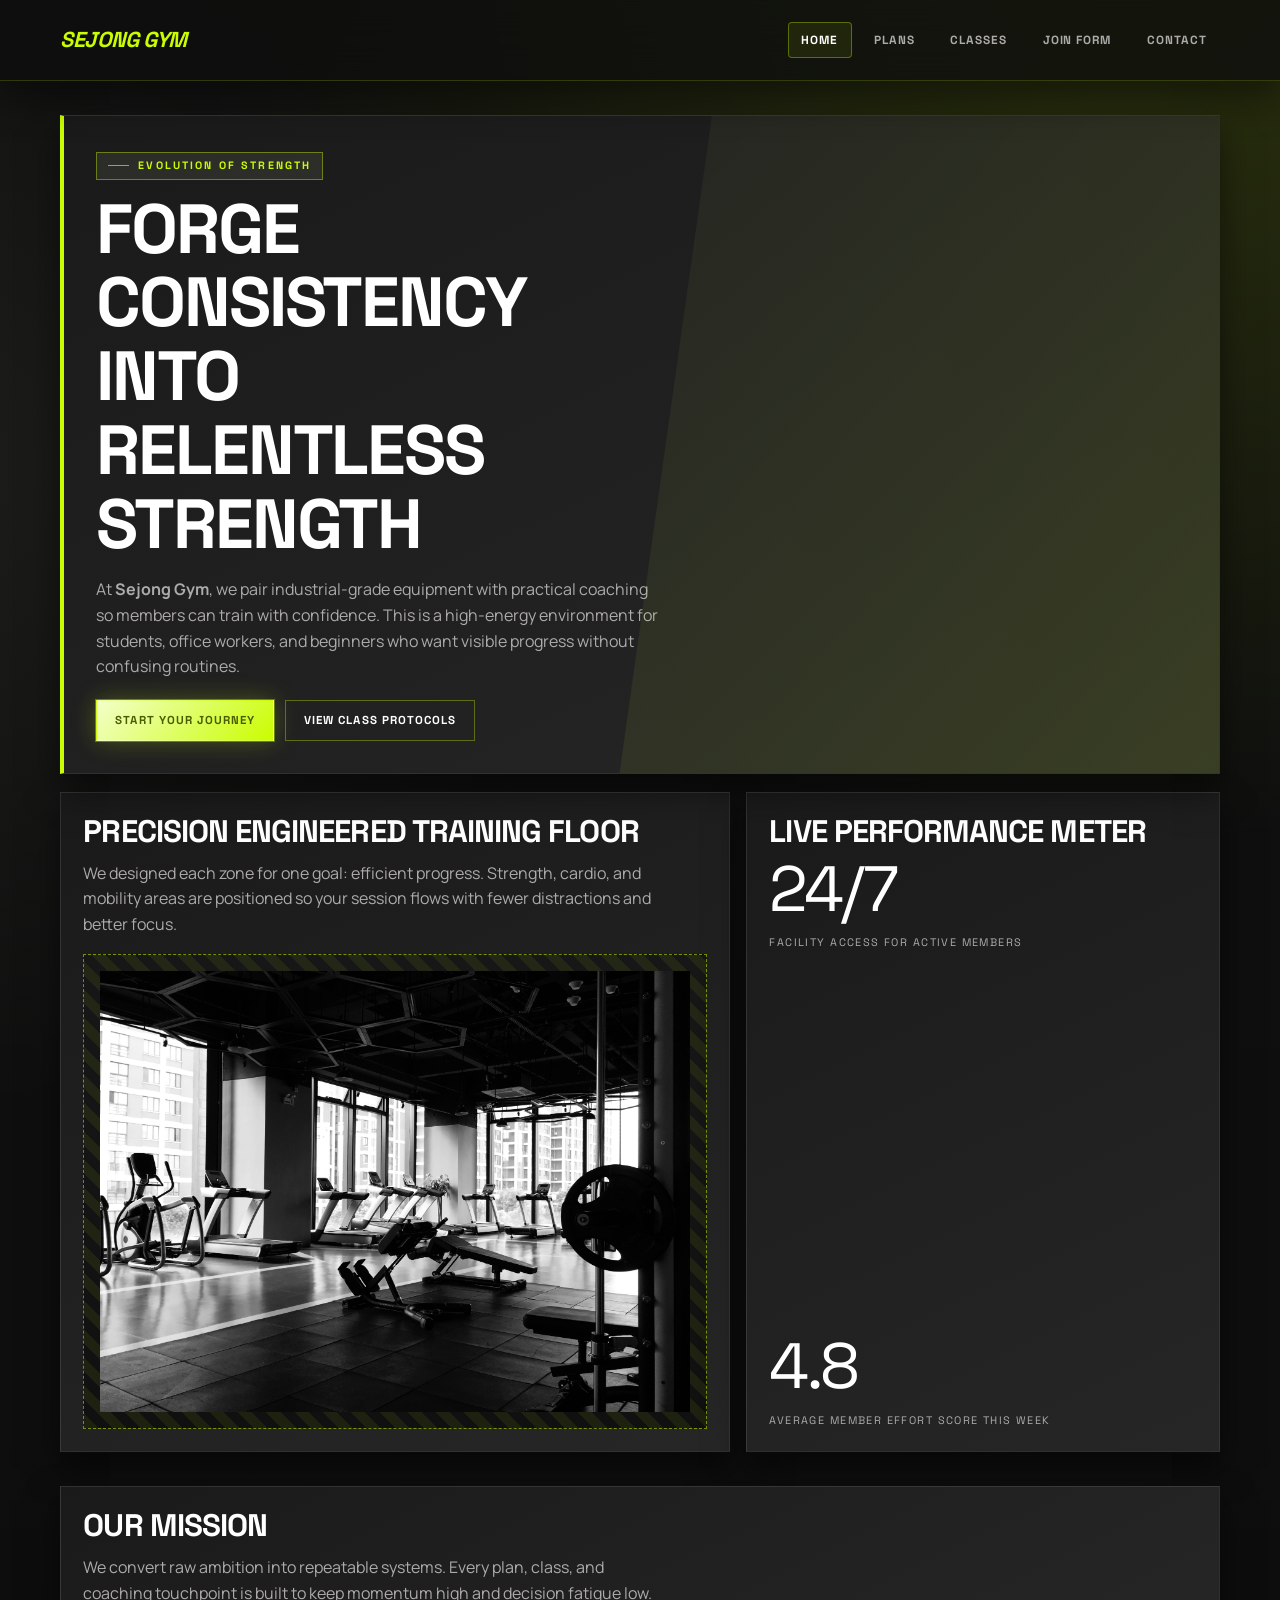
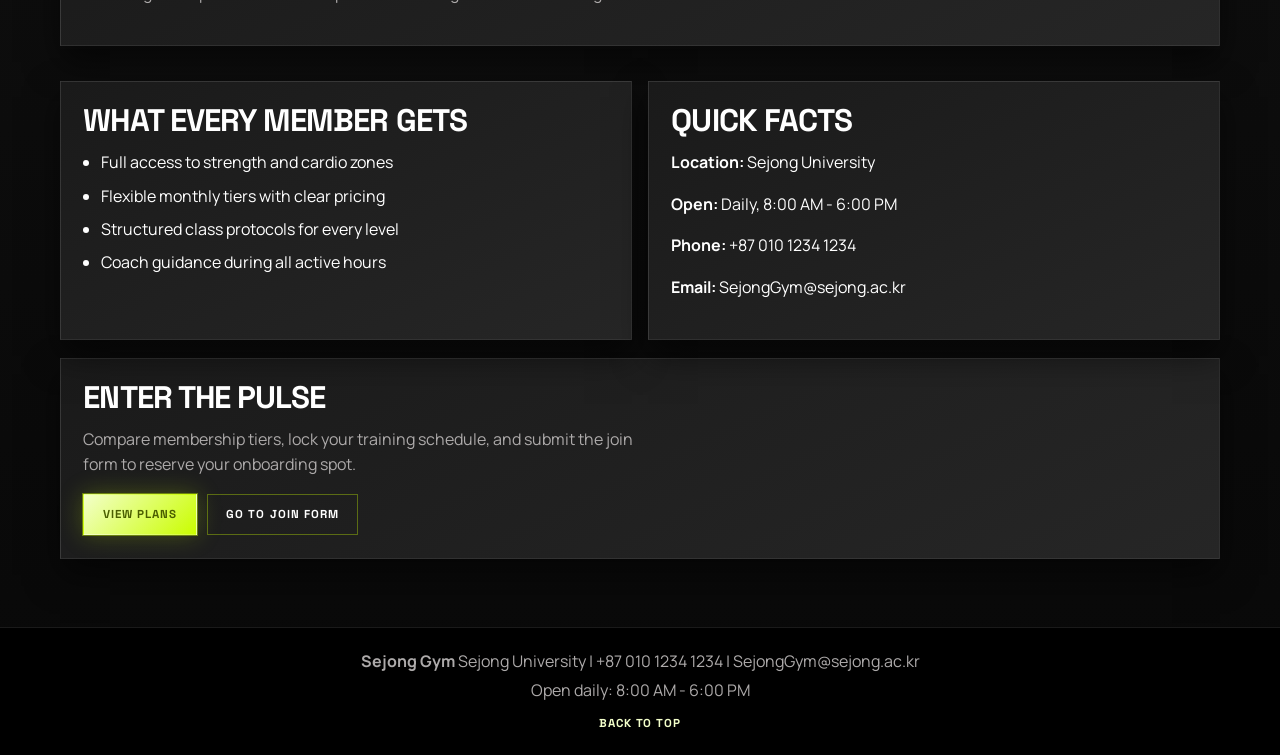
==== index.html @ 0af0723c "homepage, minor issue on page 4 table" ====
<!DOCTYPE html>
<html lang="en">
<head>
    <meta charset="UTF-8">
    <meta name="viewport" content="width=device-width, initial-scale=1.0">
    <title>Sejong Gym | Home</title>
    <link rel="stylesheet" href="css/styles.css">
</head>
<body>
    <header class="site-header" id="top">
        <div class="container header-inner">
            <div class="brand"><strong>Sejong Gym</strong></div>
            <nav aria-label="Main navigation">
                <ul class="nav-list">
                    <li><a class="active" href="index.html">Home</a></li>
                    <li><a href="page2.html">Plans</a></li>
                    <li><a href="page3.html">Classes</a></li>
                    <li><a href="page4.html">Join Form</a></li>
                    <li><a href="page5.html">Contact</a></li>
                </ul>
            </nav>
        </div>
    </header>

    <main class="container">
        <section class="hero hero-home">
            <span class="badge">Evolution Of Strength</span>
            <h1>Forge Consistency Into Relentless Strength</h1>
            <p>
                At <strong>Sejong Gym</strong>, we pair industrial-grade equipment with practical coaching so
                members can train with confidence. This is a high-energy environment for students, office workers,
                and beginners who want visible progress without confusing routines.
            </p>
            <div class="button-row hero-actions">
                <a class="btn btn-primary" href="page4.html">Start Your Journey</a>
                <a class="btn btn-secondary" href="page3.html">View Class Protocols</a>
            </div>
        </section>

        <section class="bento-grid" aria-label="Home feature blocks">
            <article class="page-section bento-large">
                <h2>Precision Engineered Training Floor</h2>
                <p class="muted">
                    We designed each zone for one goal: efficient progress. Strength, cardio, and mobility areas are
                    positioned so your session flows with fewer distractions and better focus.
                </p>
                <div class="media-placeholder wide">
                    <img class="img1" src="/assets/1.jpg" alt="Photo of Sejong Gym" />
                </div>
            </article>

            <aside class="info-card stat-card">
                <div>
                    <h2>Live Performance Meter</h2>
                    <p class="metric-value">24/7</p>
                    <p class="metric-label">Facility access for active members</p>
                </div>
                <div>
                    <p class="metric-value">4.8</p>
                    <p class="metric-label">Average member effort score this week</p>
                </div>
            </aside>

            <article class="info-card mission-card">
                <h2>Our Mission</h2>
                <p class="muted">
                    We convert raw ambition into repeatable systems. Every plan, class, and coaching touchpoint is
                    built to keep momentum high and decision fatigue low.
                </p>
            </article>
        </section>

        <section class="grid grid-2">
            <article class="info-card">
                <h2>What Every Member Gets</h2>
                <ul class="feature-list">
                    <li>Full access to strength and cardio zones</li>
                    <li>Flexible monthly tiers with clear pricing</li>
                    <li>Structured class protocols for every level</li>
                    <li>Coach guidance during all active hours</li>
                </ul>
            </article>

            <aside class="info-card">
                <h2>Quick Facts</h2>
                <p><strong>Location:</strong> Sejong University</p>
                <p><strong>Open:</strong> Daily, 8:00 AM - 6:00 PM</p>
                <p><strong>Phone:</strong> +87 010 1234 1234</p>
                <p><strong>Email:</strong> SejongGym@sejong.ac.kr</p>
            </aside>
        </section>

        <section class="page-section">
            <h2>Enter The Pulse</h2>
            <p class="muted">
                Compare membership tiers, lock your training schedule, and submit the join form to reserve your
                onboarding spot.
            </p>
            <div class="button-row">
                <a class="btn btn-primary" href="page2.html">View Plans</a>
                <a class="btn btn-secondary" href="page4.html">Go to Join Form</a>
            </div>
        </section>
    </main>

    <footer class="site-footer">
        <div class="container footer-inner">
            <p><strong>Sejong Gym</strong> Sejong University | +87 010 1234 1234 | SejongGym@sejong.ac.kr</p>
            <p>Open daily: 8:00 AM - 6:00 PM</p>
            <a class="back-to-top" href="#top">Back to Top</a>
        </div>
    </footer>
</body>
</html>
---- css/styles.css ----
@import url("https://fonts.googleapis.com/css2?family=Manrope:wght@400;500;700;800&family=Space+Grotesk:wght@500;700;800&display=swap");

:root {
    --bg: #0e0e0e;
    --bg-alt: #131313;
    --surface-lowest: #000000;
    --surface-low: #1a1a1a;
    --surface-high: #262626;
    --text: #ffffff;
    --heading: #ffffff;
    --muted: #adaaaa;
    --primary: #cafd00;
    --primary-soft: #f3ffca;
    --primary-dark: #4a5e00;
    --line: #3a3a3a;
    --line-soft: rgba(255, 255, 255, 0.09);
    --notice-bg: rgba(202, 253, 0, 0.08);
    --shadow: 0 16px 32px rgba(0, 0, 0, 0.5);
    --glow: 0 0 0 1px rgba(202, 253, 0, 0.55), 0 0 12px rgba(202, 253, 0, 0.4);
}

/*
    Page Mapping Quick Guide
    - index.html (Home): .hero-home, .bento-*, .stat-card, .mission-card, .metric-*
    - page2.html (Plans): .tier-*, .plan-table
    - page3.html (Classes): .class-*
    - page4.html (Join Form): .form-*, .input-group, .options, .option-row, .notice, .media-placeholder.compact
    - page5.html (Contact): .contact-list, .hours-list, .faq-card
    - Shared on all pages: header/nav, hero/page-section/info-card, buttons, grids, footer, media placeholders, .img1
*/

* {
    box-sizing: border-box;
}

html {
    scroll-behavior: smooth;
}

body {
    margin: 0;
    font-family: "Manrope", "Segoe UI", Tahoma, Geneva, Verdana, sans-serif;
    line-height: 1.6;
    color: var(--text);
    background:
        radial-gradient(circle at 88% -4%, rgba(202, 253, 0, 0.16), transparent 35%),
        radial-gradient(circle at -6% 20%, rgba(243, 255, 202, 0.06), transparent 28%),
        linear-gradient(180deg, #0f0f0f 0%, var(--bg) 60%, #080808 100%);
}

a {
    color: var(--primary-soft);
    text-decoration: none;
}

a:hover,
a:focus {
    color: var(--primary);
    text-decoration: underline;
}

/* Shared layout, header, and navigation (all pages) */

.container {
    width: min(1160px, 92%);
    margin: 0 auto;
}

.site-header {
    position: fixed;
    top: 0;
    width: 100%;
    z-index: 50;
    background-color: rgba(14, 14, 14, 0.76);
    backdrop-filter: blur(18px);
    border-bottom: 1px solid rgba(202, 253, 0, 0.18);
    box-shadow: 0 18px 36px rgba(0, 0, 0, 0.45);
}

.header-inner {
    display: flex;
    justify-content: space-between;
    align-items: center;
    gap: 1rem;
    min-height: 5rem;
    padding: 0.8rem 0;
}

.brand {
    font-family: "Space Grotesk", "Manrope", sans-serif;
    font-size: 1.35rem;
    letter-spacing: -0.02em;
    text-transform: uppercase;
    color: var(--primary);
    font-style: italic;
}

.brand a {
    color: inherit;
    text-decoration: none;
}

.nav-list {
    list-style: none;
    display: flex;
    flex-wrap: wrap;
    gap: 0.55rem;
    margin: 0;
    padding: 0;
}

.nav-list a {
    display: inline-block;
    color: var(--muted);
    padding: 0.5rem 0.78rem;
    border: 1px solid transparent;
    border-radius: 4px;
    text-transform: uppercase;
    letter-spacing: 0.08em;
    font-size: 0.74rem;
    font-family: "Space Grotesk", "Manrope", sans-serif;
    font-weight: 700;
}

.nav-list a:hover,
.nav-list a:focus,
.nav-list a.active {
    color: var(--text);
    border-color: rgba(202, 253, 0, 0.34);
    background-color: rgba(202, 253, 0, 0.08);
    text-decoration: none;
}

main {
    padding: 7.2rem 0 2.6rem;
}

.hero,
.page-section,
.info-card,
.form-wrap,
.faq-card {
    background: linear-gradient(154deg, var(--surface-low) 0%, var(--surface-high) 100%);
    border: 1px solid var(--line-soft);
    box-shadow: var(--shadow);
    padding: 1.4rem;
    margin-bottom: 1.1rem;
}

.hero {
    position: relative;
    overflow: hidden;
    border-left: 4px solid var(--primary);
    padding: 2rem;
}

.hero::before {
    content: "";
    position: absolute;
    right: -20%;
    top: -35%;
    width: 68%;
    height: 180%;
    background: linear-gradient(120deg, rgba(243, 255, 202, 0.03), rgba(202, 253, 0, 0.14));
    transform: rotate(8deg);
    pointer-events: none;
}

/* Home page hero variation (index.html) */

.hero-home h1 {
    max-width: 11ch;
}

h1,
h2,
h3 {
    margin-top: 0;
    color: var(--heading);
    line-height: 1.06;
    font-family: "Space Grotesk", "Manrope", sans-serif;
    letter-spacing: -0.03em;
    text-transform: uppercase;
}

h1 {
    font-size: clamp(2rem, 7vw, 4.35rem);
    margin-bottom: 1rem;
}

h2 {
    font-size: clamp(1.2rem, 3vw, 1.95rem);
    margin-bottom: 0.8rem;
}

h3 {
    font-size: clamp(1.02rem, 2.4vw, 1.4rem);
    margin-bottom: 0.55rem;
}

p {
    margin-top: 0;
}

.hero p,
.muted {
    color: var(--muted);
    max-width: 57ch;
}

.badge {
    display: inline-flex;
    align-items: center;
    gap: 0.55rem;
    background-color: rgba(243, 255, 202, 0.08);
    color: var(--primary);
    border: 1px solid rgba(202, 253, 0, 0.4);
    border-radius: 0;
    padding: 0.28rem 0.68rem;
    font-size: 0.67rem;
    margin-bottom: 0.8rem;
    letter-spacing: 0.2em;
    text-transform: uppercase;
    font-family: "Space Grotesk", "Manrope", sans-serif;
    font-weight: 700;
}

.badge::before {
    content: "";
    width: 1.35rem;
    height: 1px;
    background-color: rgba(202, 253, 0, 0.65);
}

.button-row {
    display: flex;
    flex-wrap: wrap;
    gap: 0.65rem;
}

.hero-actions {
    margin-top: 1.25rem;
}

.btn {
    display: inline-flex;
    align-items: center;
    justify-content: center;
    border: 1px solid transparent;
    border-radius: 0;
    padding: 0.65rem 1.15rem;
    cursor: pointer;
    font-family: "Space Grotesk", "Manrope", sans-serif;
    text-transform: uppercase;
    letter-spacing: 0.09em;
    font-size: 0.72rem;
    font-weight: 700;
    transition: transform 0.2s ease, border-color 0.2s ease, box-shadow 0.2s ease, background-color 0.2s ease;
}

.btn:hover,
.btn:focus {
    transform: translateY(-1px);
    text-decoration: none;
}

.btn-primary {
    background: linear-gradient(135deg, var(--primary-soft) 0%, var(--primary) 100%);
    color: var(--primary-dark);
    box-shadow: 0 0 0 1px rgba(202, 253, 0, 0.38), 0 0 24px rgba(202, 253, 0, 0.25);
}

.btn-primary:hover,
.btn-primary:focus {
    box-shadow: 0 0 0 1px rgba(202, 253, 0, 0.55), 0 0 30px rgba(202, 253, 0, 0.37);
}

.btn-secondary {
    background-color: transparent;
    color: var(--text);
    border-color: rgba(202, 253, 0, 0.35);
}

.btn-secondary:hover,
.btn-secondary:focus {
    background-color: rgba(202, 253, 0, 0.1);
    border-color: rgba(202, 253, 0, 0.62);
}

.grid {
    display: grid;
    gap: 1rem;
}

.grid-2 {
    grid-template-columns: repeat(auto-fit, minmax(260px, 1fr));
}

.grid-3 {
    grid-template-columns: repeat(auto-fit, minmax(220px, 1fr));
}

/* Home page feature layout (index.html) */

.bento-grid {
    display: grid;
    gap: 1rem;
    grid-template-columns: repeat(12, 1fr);
    margin-bottom: 1.1rem;
}

.bento-large {
    grid-column: span 7;
}

.stat-card {
    grid-column: span 5;
    display: grid;
    gap: 1rem;
    align-content: space-between;
}

.mission-card {
    grid-column: span 12;
}

.metric-value {
    font-family: "Space Grotesk", "Manrope", sans-serif;
    font-size: clamp(2.2rem, 8vw, 4rem);
    line-height: 0.9;
    letter-spacing: -0.04em;
    margin: 0;
}

.metric-label {
    margin: 0;
    color: var(--muted);
    text-transform: uppercase;
    letter-spacing: 0.13em;
    font-size: 0.68rem;
    font-family: "Space Grotesk", "Manrope", sans-serif;
    margin-top: 1rem;
}

.feature-list {
    padding-left: 1.1rem;
    margin: 0;
}

.feature-list li {
    margin-bottom: 0.48rem;
}

/* Shared media modules (used across multiple pages) */

.media-grid {
    display: grid;
    gap: 1rem;
    grid-template-columns: repeat(auto-fit, minmax(220px, 1fr));
    margin: 1rem 0 1.1rem;
}

.media-placeholder {
    border: 1px dashed rgba(202, 253, 0, 0.52);
    background:
        repeating-linear-gradient(
            45deg,
            rgba(202, 253, 0, 0.07) 0,
            rgba(202, 253, 0, 0.07) 10px,
            rgba(0, 0, 0, 0) 10px,
            rgba(0, 0, 0, 0) 20px
        ),
        linear-gradient(180deg, #171717 0%, #101010 100%);
    min-height: 175px;
    padding: 1rem;
    display: flex;
    align-items: center;
    justify-content: center;
    text-align: center;
    color: #dce9bb;
    font-family: "Space Grotesk", "Manrope", sans-serif;
    font-weight: 700;
    text-transform: uppercase;
    letter-spacing: 0.06em;
    font-size: 0.72rem;
}

.media-placeholder span {
    display: block;
    max-width: 19rem;
}

.media-placeholder.tall {
    min-height: 240px;
}

.media-placeholder.wide {
    min-height: 210px;
}

.img1 {
    width: 100%;
    height: 100%;
    object-fit: contain;

}

/* Shared footer (all pages) */

.site-footer {
    background-color: var(--surface-lowest);
    color: #cecece;
    margin-top: 0.6rem;
    border-top: 1px solid rgba(255, 255, 255, 0.1);
}

.footer-inner {
    padding: 1.1rem 0 1.3rem;
    text-align: center;
}

.footer-inner p {
    margin: 0.2rem 0;
    color: var(--muted);
}

.back-to-top {
    display: inline-block;
    margin-top: 0.45rem;
    color: var(--primary-soft);
    font-weight: 700;
    text-transform: uppercase;
    letter-spacing: 0.08em;
    font-size: 0.72rem;
    font-family: "Space Grotesk", "Manrope", sans-serif;
}

/* Shared responsive behavior (all pages) */

@media (max-width: 980px) {
    .bento-large,
    .stat-card,
    .mission-card {
        grid-column: span 12;
    }

    .class-grid {
        grid-template-columns: 1fr;
    }
}

@media (max-width: 720px) {
    main {
        padding-top: 8.4rem;
    }

    .header-inner {
        flex-direction: column;
        align-items: flex-start;
        padding-bottom: 0.9rem;
    }

    .nav-list {
        width: 100%;
    }

    .nav-list li {
        flex: 1 1 calc(50% - 0.55rem);
    }

    .nav-list a {
        width: 100%;
        text-align: center;
    }

    .hero,
    .page-section,
    .info-card,
    .form-wrap,
    .faq-card,
    .tier-card,
    .class-card {
        padding: 1rem;
    }

    .hero::before {
        width: 110%;
        right: -36%;
    }
}

@media (max-width: 560px) {
    .button-row .btn,
    .button-row a.btn {
        width: 100%;
        text-align: center;
    }

    .media-placeholder {
        min-height: 150px;
    }
}

/* Join Form page (page4.html) */

fieldset {
    border: 1px solid var(--line);
    padding: 1.4rem;
    margin: 0 0 1.2rem;
}

legend {
    color: var(--primary);
    font-family: "Space Grotesk", "Manrope", sans-serif;
    font-weight: 700;
    text-transform: uppercase;
    letter-spacing: 0.1em;
    font-size: 0.72rem;
    padding: 0 0.5rem;
}

.form-grid {
    display: grid;
    grid-template-columns: repeat(auto-fit, minmax(220px, 1fr));
    gap: 1rem;
}

.input-group {
    display: flex;
    flex-direction: column;
    gap: 0.35rem;
    margin-bottom: 1rem;
}


.form-grid .input-group {
    margin-bottom: 0;
}

.input-group:last-child {
    margin-bottom: 0;
}

.input-group > label:first-child {
    font-size: 0.75rem;
    color: var(--muted);
    text-transform: uppercase;
    letter-spacing: 0.08em;
    font-family: "Space Grotesk", "Manrope", sans-serif;
    font-weight: 700;
}

input[type="text"],
input[type="email"],
input[type="number"],
select,
textarea {
    width: 100%;
    background-color: var(--surface-low);
    color: var(--text);
    border: 1px solid var(--line);
    border-radius: 0;
    padding: 0.6rem 0.75rem;
    font-family: "Manrope", sans-serif;
    font-size: 0.9rem;
    outline: none;
    transition: border-color 0.2s ease, box-shadow 0.2s ease;
    -webkit-appearance: none;
    appearance: none;
}

input[type="text"]:focus,
input[type="email"]:focus,
input[type="number"]:focus,
select:focus,
textarea:focus {
    border-color: rgba(202, 253, 0, 0.55);
    box-shadow: 0 0 0 2px rgba(202, 253, 0, 0.1);
}

input::placeholder,
textarea::placeholder {
    color: rgba(173, 170, 170, 0.4);
}

select {
    cursor: pointer;
    background-image: url("data:image/svg+xml,%3Csvg xmlns='http://www.w3.org/2000/svg' width='12' height='8' viewBox='0 0 12 8'%3E%3Cpath d='M1 1l5 5 5-5' stroke='%23adaaaa' stroke-width='1.5' fill='none' stroke-linecap='round'/%3E%3C/svg%3E");
    background-repeat: no-repeat;
    background-position: right 0.75rem center;
    padding-right: 2.2rem;
}

textarea {
    resize: vertical;
    min-height: 110px;
}

.options {
    display: flex;
    flex-direction: column;
    gap: 0.5rem;
    margin-top: 0.25rem;
}

.option-row {
    display: flex;
    align-items: center;
    gap: 0.6rem;
}

.option-row label {
    font-size: 0.88rem;
    color: var(--text);
    cursor: pointer;
}

input[type="radio"],
input[type="checkbox"] {
    -webkit-appearance: none;
    appearance: none;
    width: 1rem;
    height: 1rem;
    border: 1px solid var(--line);
    background-color: var(--surface-low);
    cursor: pointer;
    flex-shrink: 0;
    transition: border-color 0.15s ease, background-color 0.15s ease;
    margin: 0;
}

input[type="radio"] {
    border-radius: 50%;
}

input[type="radio"]:checked,
input[type="checkbox"]:checked {
    background-color: var(--primary);
    border-color: var(--primary);
}

input[type="radio"]:checked {
    background-image: radial-gradient(circle, var(--primary-dark) 35%, transparent 36%);
}

input[type="checkbox"]:checked {
    background-image: url("data:image/svg+xml,%3Csvg xmlns='http://www.w3.org/2000/svg' viewBox='0 0 12 12'%3E%3Cpath d='M2 6l3 3 5-5' stroke='%234a5e00' stroke-width='1.8' fill='none' stroke-linecap='round' stroke-linejoin='round'/%3E%3C/svg%3E");
    background-repeat: no-repeat;
    background-position: center;
}

input[type="radio"]:focus,
input[type="checkbox"]:focus {
    outline: 1px solid rgba(202, 253, 0, 0.55);
    outline-offset: 2px;
}

.form-wrap .button-row {
    margin-top: 1.4rem;
}

.notice {
    margin-top: 0.9rem;
    font-size: 0.78rem;
    color: var(--muted);
}

.form-tip {
    margin: 1rem 0 0;
    font-size: 0.82rem;
    color: var(--muted);
    border-top: 1px solid var(--line-soft);
    padding-top: 0.9rem;
}

/* Membership & Classes pages (page2-3) */

.tier-grid {
    display: grid;
    grid-template-columns: repeat(auto-fit, minmax(220px, 1fr));
    gap: 1rem;
    margin-bottom: 1.1rem;
}

.tier-card {
    background: linear-gradient(165deg, #151515 0%, #202020 100%);
    border: 1px solid rgba(255, 255, 255, 0.08);
    padding: 1.2rem;
    box-shadow: var(--shadow);
}

.tier-card.popular {
    border-color: rgba(202, 253, 0, 0.45);
    box-shadow: 0 0 0 1px rgba(202, 253, 0, 0.22), 0 20px 34px rgba(0, 0, 0, 0.55);
}

.tier-card h3 {
    margin-bottom: 0.2rem;
}

.tier-price {
    font-family: "Space Grotesk", "Manrope", sans-serif;
    font-size: 2rem;
    letter-spacing: -0.03em;
    margin: 0.35rem 0 0.55rem;
}

.tier-subtitle {
    margin-top: 0;
    color: var(--muted);
    text-transform: uppercase;
    letter-spacing: 0.11em;
    font-size: 0.66rem;
}

.tier-list {
    padding-left: 1.1rem;
    margin: 0 0 1rem;
}

.tier-list li {
    margin-bottom: 0.38rem;
}



.plan-table {
    width: 100%;
    border-collapse: collapse;
    margin-top: 0.5rem;
}

.plan-table tbody tr:nth-child(even) {
    background-color: rgba(255, 255, 255, 0.02);
}

.plan-table th,
.plan-table td {
    border: 1px solid rgba(255, 255, 255, 0.1);
    padding: 0.65rem;
    text-align: left;
    vertical-align: top;
}

.plan-table th {
    background-color: rgba(202, 253, 0, 0.12);
    color: var(--primary-soft);
    text-transform: uppercase;
    letter-spacing: 0.08em;
    font-size: 0.7rem;
    font-family: "Space Grotesk", "Manrope", sans-serif;
}



.class-grid {
    display: grid;
    grid-template-columns: 1.65fr 1fr;
    gap: 1rem;
    margin-bottom: 1.1rem;
}

.class-column {
    display: grid;
    gap: 1rem;
}

.class-card-accent {
    background: linear-gradient(150deg, #d4ff31 0%, #beee00 100%);
    color: #273100;
}

.class-card {
    background: linear-gradient(160deg, #151515 0%, #232323 100%);
    border: 1px solid rgba(255, 255, 255, 0.08);
    padding: 1.15rem;
}


.class-card-accent h3,
.class-card-accent p,
.class-card-accent .muted {
    color: #ccff00;
}
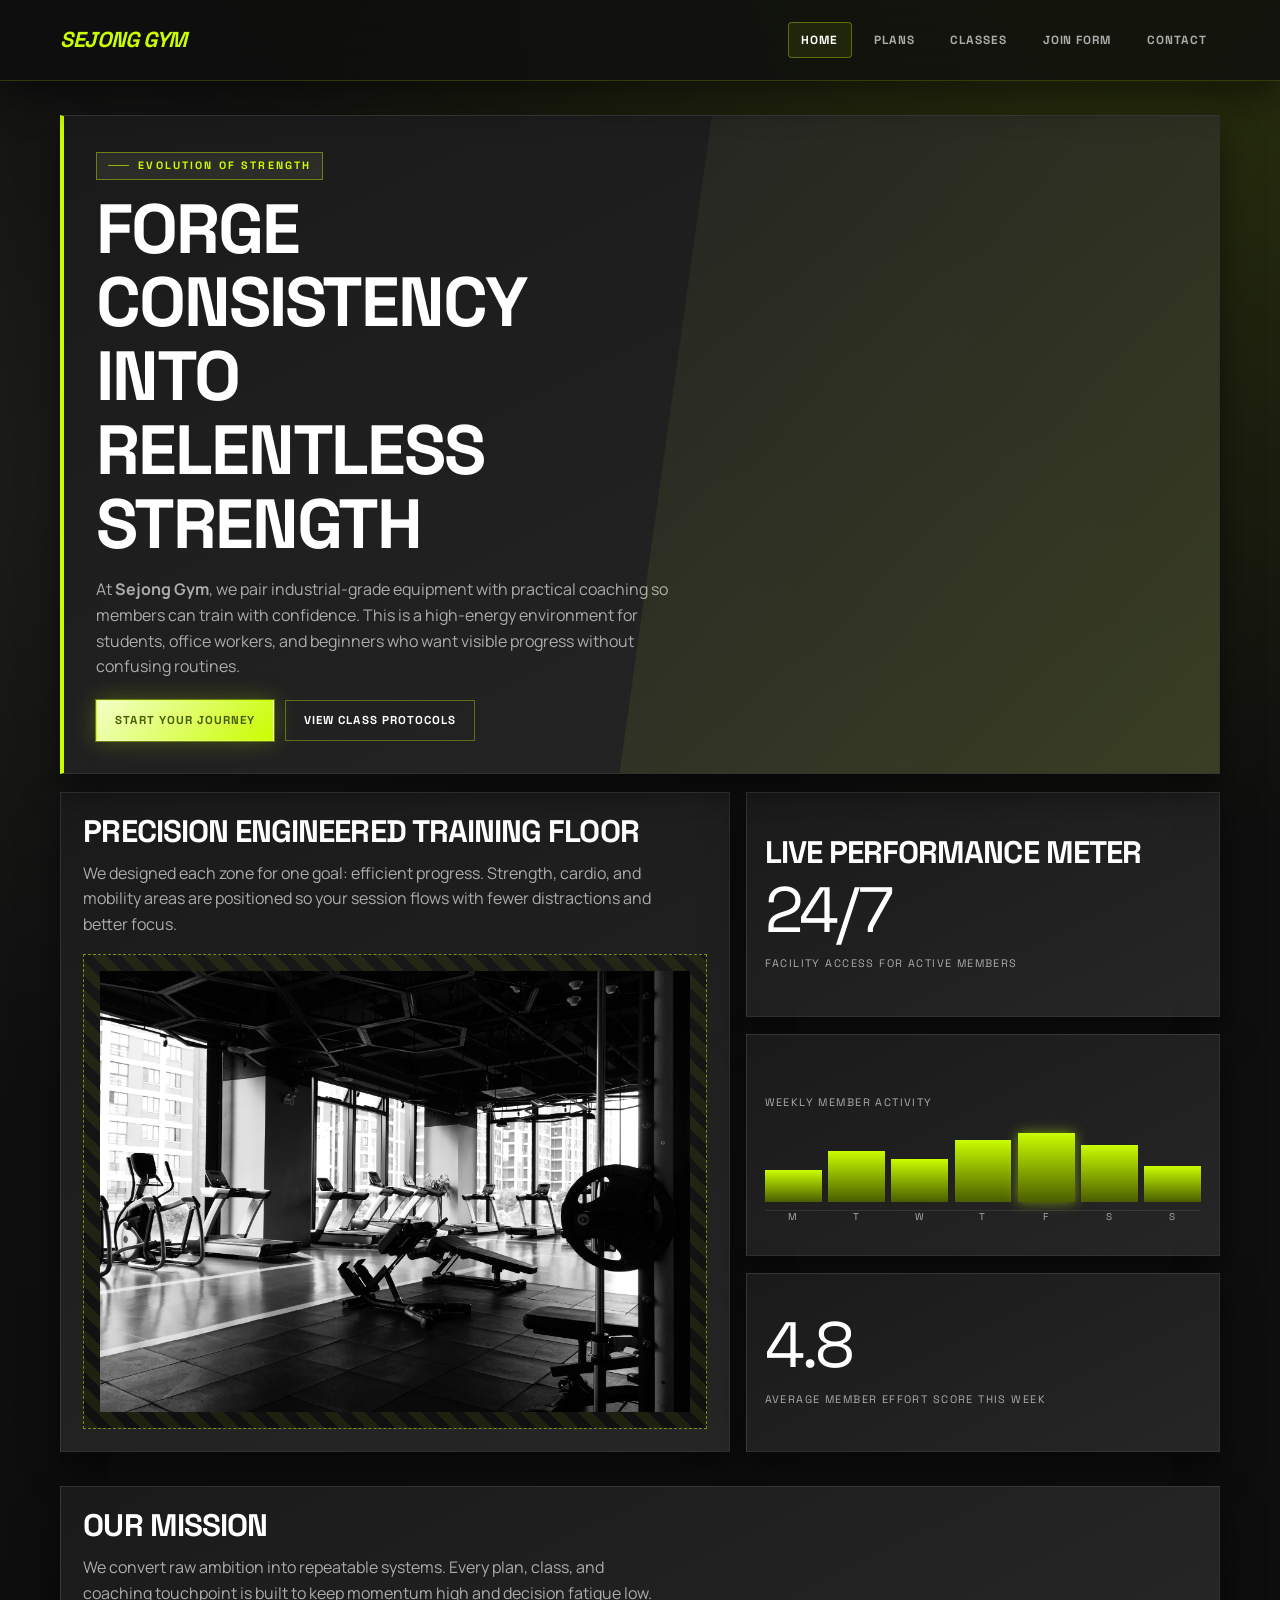
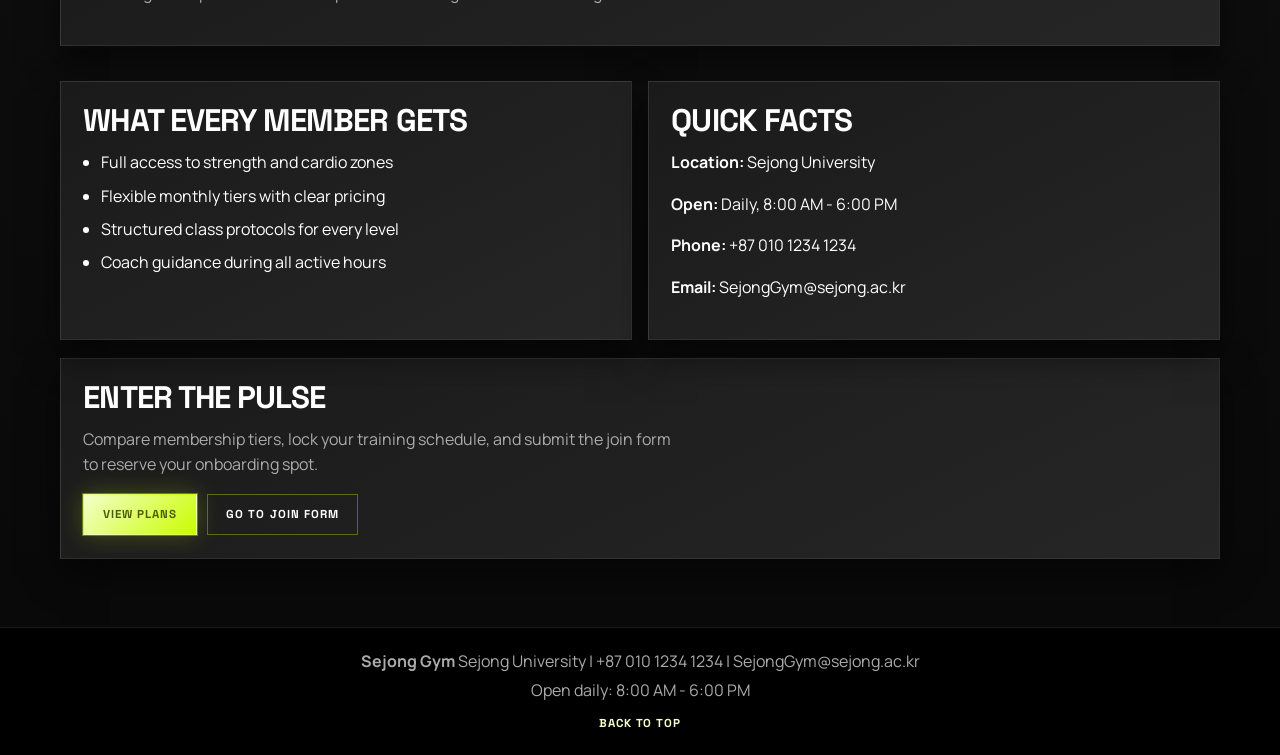
==== commit 3be32bf4: "Quality Control, CSS Fixes and Final Submission" ====
--- a/index.html
+++ b/index.html
@@ -9,7 +9,7 @@
 <body>
     <header class="site-header" id="top">
         <div class="container header-inner">
-            <div class="brand"><strong>Sejong Gym</strong></div>
+            <div class="brand"><a href="index.html"><strong>Sejong Gym</strong></a></div>
             <nav aria-label="Main navigation">
                 <ul class="nav-list">
                     <li><a class="active" href="index.html">Home</a></li>
@@ -48,19 +48,33 @@
                     <img class="img1" src="/assets/1.jpg" alt="Photo of Sejong Gym" />
                 </div>
             </article>
-
-            <aside class="info-card stat-card">
-                <div>
+        
+            <div class="stat-stack">
+                <aside class="info-card stat-card-mini">
                     <h2>Live Performance Meter</h2>
                     <p class="metric-value">24/7</p>
                     <p class="metric-label">Facility access for active members</p>
-                </div>
-                <div>
+                </aside>
+            
+                <aside class="info-card stat-card-mini">
+                    <p class="metric-label chart-label">Weekly Member Activity</p>
+                    <div class="chart-bars">
+                        <div class="chart-bar h-45"><span>M</span></div>
+                        <div class="chart-bar h-70"><span>T</span></div>
+                        <div class="chart-bar h-60"><span>W</span></div>
+                        <div class="chart-bar h-85"><span>T</span></div>
+                        <div class="chart-bar h-95 peak"><span>F</span></div>
+                        <div class="chart-bar h-78"><span>S</span></div>
+                        <div class="chart-bar h-50"><span>S</span></div>
+                    </div>
+                </aside>
+            
+                <aside class="info-card stat-card-mini">
                     <p class="metric-value">4.8</p>
                     <p class="metric-label">Average member effort score this week</p>
-                </div>
-            </aside>
-
+                </aside>
+            </div>
+        
             <article class="info-card mission-card">
                 <h2>Our Mission</h2>
                 <p class="muted">
@@ -107,7 +121,7 @@
         <div class="container footer-inner">
             <p><strong>Sejong Gym</strong> Sejong University | +87 010 1234 1234 | SejongGym@sejong.ac.kr</p>
             <p>Open daily: 8:00 AM - 6:00 PM</p>
-            <a class="back-to-top" href="#top">Back to Top</a>
+            <a class="back-to-top" href="#">Back to Top</a>
         </div>
     </footer>
 </body>
--- a/css/styles.css
+++ b/css/styles.css
@@ -169,7 +169,7 @@
 /* Home page hero variation (index.html) */
 
 .hero-home h1 {
-    max-width: 11ch;
+    max-width: 12ch;
 }
 
 h1,
@@ -205,7 +205,7 @@
 .hero p,
 .muted {
     color: var(--muted);
-    max-width: 57ch;
+    max-width: 59ch;
 }
 
 .badge {
@@ -782,3 +782,121 @@
 .class-card-accent .muted {
     color: #ccff00;
 }
+
+/* Submission summary table (success.html) */
+
+.table-wrap {
+    margin: 0.5rem 0 1.4rem;
+    overflow-x: auto;
+}
+
+.table-wrap table {
+    width: 100%;
+    border-collapse: collapse;
+    font-size: 0.9rem;
+}
+
+.table-wrap th,
+.table-wrap td {
+    border: 1px solid rgba(255, 255, 255, 0.1);
+    padding: 0.85rem 1rem;
+    text-align: left;
+    vertical-align: top;
+}
+
+.table-wrap th {
+    background-color: rgba(202, 253, 0, 0.12);
+    color: var(--primary-soft);
+    text-transform: uppercase;
+    letter-spacing: 0.08em;
+    font-size: 0.7rem;
+    font-family: "Space Grotesk", "Manrope", sans-serif;
+    font-weight: 700;
+    width: 35%;
+}
+
+.table-wrap td {
+    color: var(--text);
+}
+
+.table-wrap tbody tr:nth-child(even) {
+    background-color: rgba(255, 255, 255, 0.02);
+}
+
+/* Live Performance Meter chart*/
+
+.performance-chart {
+    padding: 0.5rem 0;
+}
+
+.chart-label {
+    margin-bottom: 0.6rem;
+}
+
+.chart-bars {
+    display: flex;
+    align-items: flex-end;
+    justify-content: space-between;
+    gap: 0.4rem;
+    height: 90px;
+    padding: 0.5rem 0;
+    border-bottom: 1px solid var(--line-soft);
+}
+
+.chart-bar {
+    flex: 1;
+    background: linear-gradient(180deg, var(--primary) 0%, var(--primary-dark) 100%);
+    position: relative;
+    min-width: 0;
+    transition: opacity 0.2s ease;
+}
+
+.chart-bar:hover {
+    opacity: 0.85;
+}
+
+.chart-bar.peak {
+    box-shadow: 0 0 12px rgba(202, 253, 0, 0.5);
+}
+
+.chart-bar span {
+    position: absolute;
+    bottom: -1.4rem;
+    left: 50%;
+    transform: translateX(-50%);
+    font-family: "Space Grotesk", "Manrope", sans-serif;
+    font-size: 0.62rem;
+    color: var(--muted);
+    letter-spacing: 0.1em;
+}
+
+.chart-bar.h-45 { height: 45%; }
+.chart-bar.h-50 { height: 50%; }
+.chart-bar.h-60 { height: 60%; }
+.chart-bar.h-70 { height: 70%; }
+.chart-bar.h-78 { height: 78%; }
+.chart-bar.h-85 { height: 85%; }
+.chart-bar.h-95 { height: 95%; }
+
+/* Stat stack (3 cards index) */
+
+.stat-stack {
+    grid-column: span 5;
+    display: grid;
+    gap: 0;
+    align-content: stretch;
+}
+
+.stat-card-mini {
+    padding: 1.1rem;
+    margin-bottom: 1.1em;
+    display: flex;
+    flex-direction: column;
+    justify-content: center;
+}
+
+@media (max-width: 980px) {
+    .stat-stack {
+        grid-column: span 12;
+    }
+}
